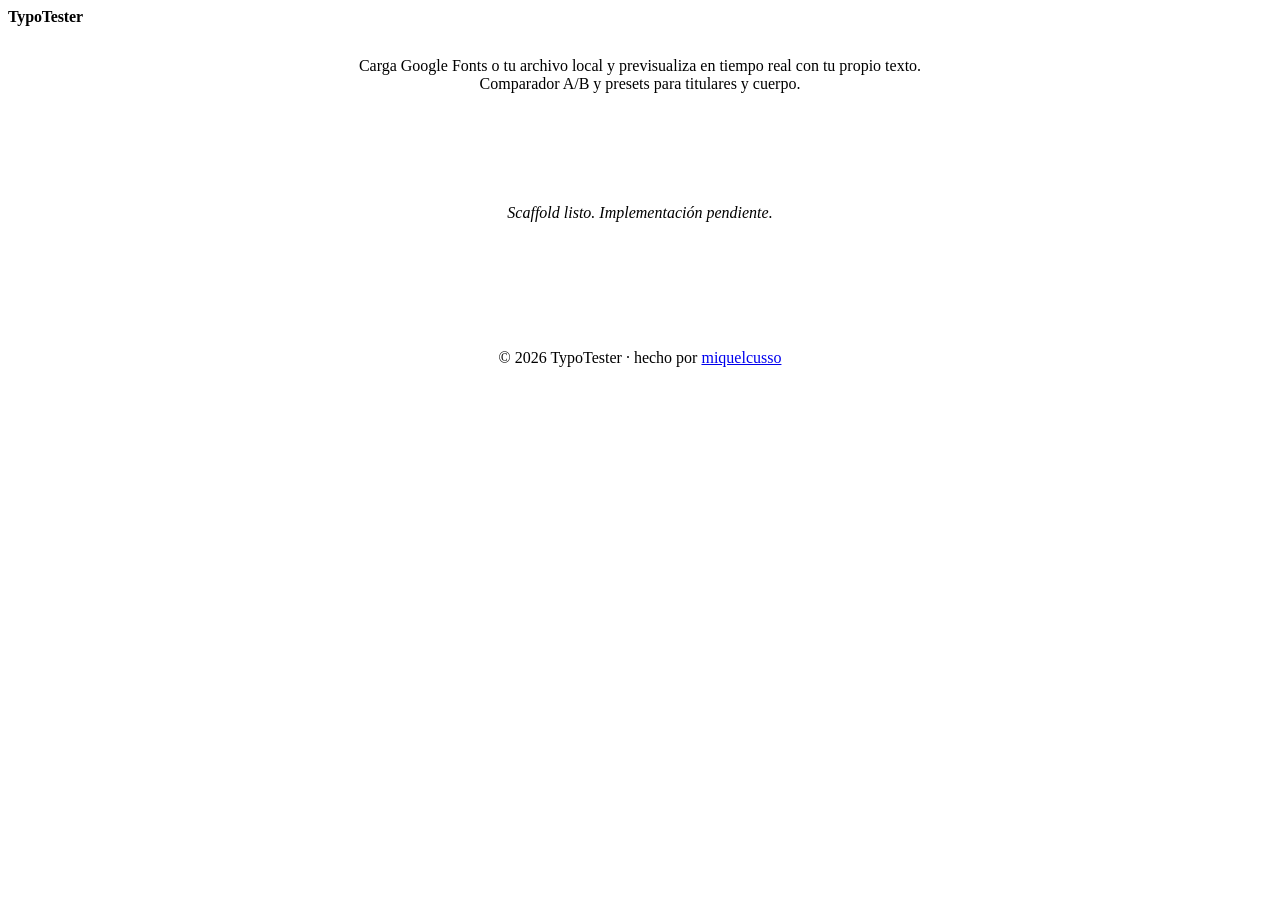
==== index.html @ 225f4b47 "chore: commit inicial scaffold TypoTester Co-Authored-By: Claude Opus 4.7 <noreply@anthropic.com>" ====
<!DOCTYPE html>
<html lang="es">
<head>
<meta charset="UTF-8" />
<meta name="viewport" content="width=device-width, initial-scale=1, viewport-fit=cover" />
<meta name="theme-color" content="#0f1115" />

<title>TypoTester · Probar tipografías online en español</title>
<meta name="description" content="Prueba cualquier tipografía (Google Fonts o archivo local) antes de usarla. Comparador A/B, presets de titular y párrafo, compartir por URL." />
<meta name="author" content="Miqui Cussó" />
<link rel="canonical" href="https://probatipo.example.com/" />

<link rel="icon" href="/favicon.ico" sizes="any" />
<link rel="icon" href="/icon.svg" type="image/svg+xml" />
<link rel="apple-touch-icon" href="/apple-touch-icon.png" />
<link rel="manifest" href="/manifest.webmanifest" />

<meta property="og:type" content="website" />
<meta property="og:site_name" content="TypoTester" />
<meta property="og:title" content="TypoTester · Probar tipografías online en español" />
<meta property="og:description" content="Prueba cualquier tipografía (Google Fonts o archivo local) antes de usarla. Comparador A/B, presets de titular y párrafo, compartir por URL." />
<meta property="og:url" content="https://probatipo.example.com/" />
<meta property="og:image" content="https://probatipo.example.com/og-image.png" />
<meta property="og:image:width" content="1200" />
<meta property="og:image:height" content="630" />
<meta property="og:locale" content="es_ES" />

<meta name="twitter:card" content="summary_large_image" />
<meta name="twitter:title" content="TypoTester · Probar tipografías online en español" />
<meta name="twitter:description" content="Prueba cualquier tipografía (Google Fonts o archivo local) antes de usarla. Comparador A/B, presets de titular y párrafo, compartir por URL." />
<meta name="twitter:image" content="https://probatipo.example.com/og-image.png" />

<script type="application/ld+json">
{
  "@context": "https://schema.org",
  "@type": "WebApplication",
  "name": "TypoTester",
  "url": "https://probatipo.example.com/",
  "description": "Prueba cualquier tipografía (Google Fonts o archivo local) antes de usarla. Comparador A/B, presets de titular y párrafo, compartir por URL.",
  "applicationCategory": "UtilityApplication",
  "operatingSystem": "Web",
  "offers": { "@type": "Offer", "price": "0", "priceCurrency": "EUR" }
}
</script>

<link rel="stylesheet" href="style.css" />
</head>
<body>

<header class="site-header">
  <a href="/" class="brand">TypoTester</a>
  <nav><!-- TODO: nav --></nav>
</header>

<main>
  <section class="hero">
    <h1>Prueba cualquier tipografía antes de usarla</h1>
    <p class="intro">Carga Google Fonts o tu archivo local y previsualiza en tiempo real con tu propio texto. Comparador A/B y presets para titulares y cuerpo.</p>
  </section>

  <section class="tool">
    <!-- TODO: implementación del MVP. Ver PROJECTS.md para scope. -->
    <p class="todo">Scaffold listo. Implementación pendiente.</p>
  </section>
</main>

<footer class="site-footer">
  <p>&copy; <span id="year"></span> TypoTester · hecho por <a href="https://miquelcusso-rgb.github.io" rel="noopener">miquelcusso</a></p>
</footer>

<script src="script.js" defer></script>
</body>
</html>
---- style.css ----
/* TypoTester · estilos del sitio
   Tokens compartidos viven en ~/Documents/sites-system/shared/design-tokens.css
   Para usarlos: copia design-tokens.css a este repo o haz @import vía URL pública.
*/

@import url("../../shared/design-tokens.css");

.site-header {
  display: flex;
  justify-content: space-between;
  align-items: center;
  padding: var(--sp-4) var(--sp-5);
  border-bottom: 1px solid var(--border);
}
.brand { font-weight: 700; letter-spacing: -0.01em; color: var(--text); text-decoration: none; }

main { max-width: var(--container-max); margin: 0 auto; padding: var(--sp-7) var(--container-pad); }

.hero { text-align: center; margin-bottom: var(--sp-7); }
.hero h1 { font-size: var(--fs-3xl); margin-bottom: var(--sp-3); background: linear-gradient(90deg, var(--accent), var(--accent-2)); -webkit-background-clip: text; background-clip: text; color: transparent; }
.hero .intro { color: var(--text-muted); font-size: var(--fs-md); max-width: 640px; margin: 0 auto; }

.tool {
  background: var(--bg-elevated);
  border: 1px solid var(--border);
  border-radius: var(--r-lg);
  padding: var(--sp-6);
  min-height: 240px;
  display: flex; align-items: center; justify-content: center;
}
.tool .todo { color: var(--text-muted); font-style: italic; }

.site-footer { padding: var(--sp-6) var(--container-pad); border-top: 1px solid var(--border); text-align: center; color: var(--text-muted); font-size: var(--fs-sm); }
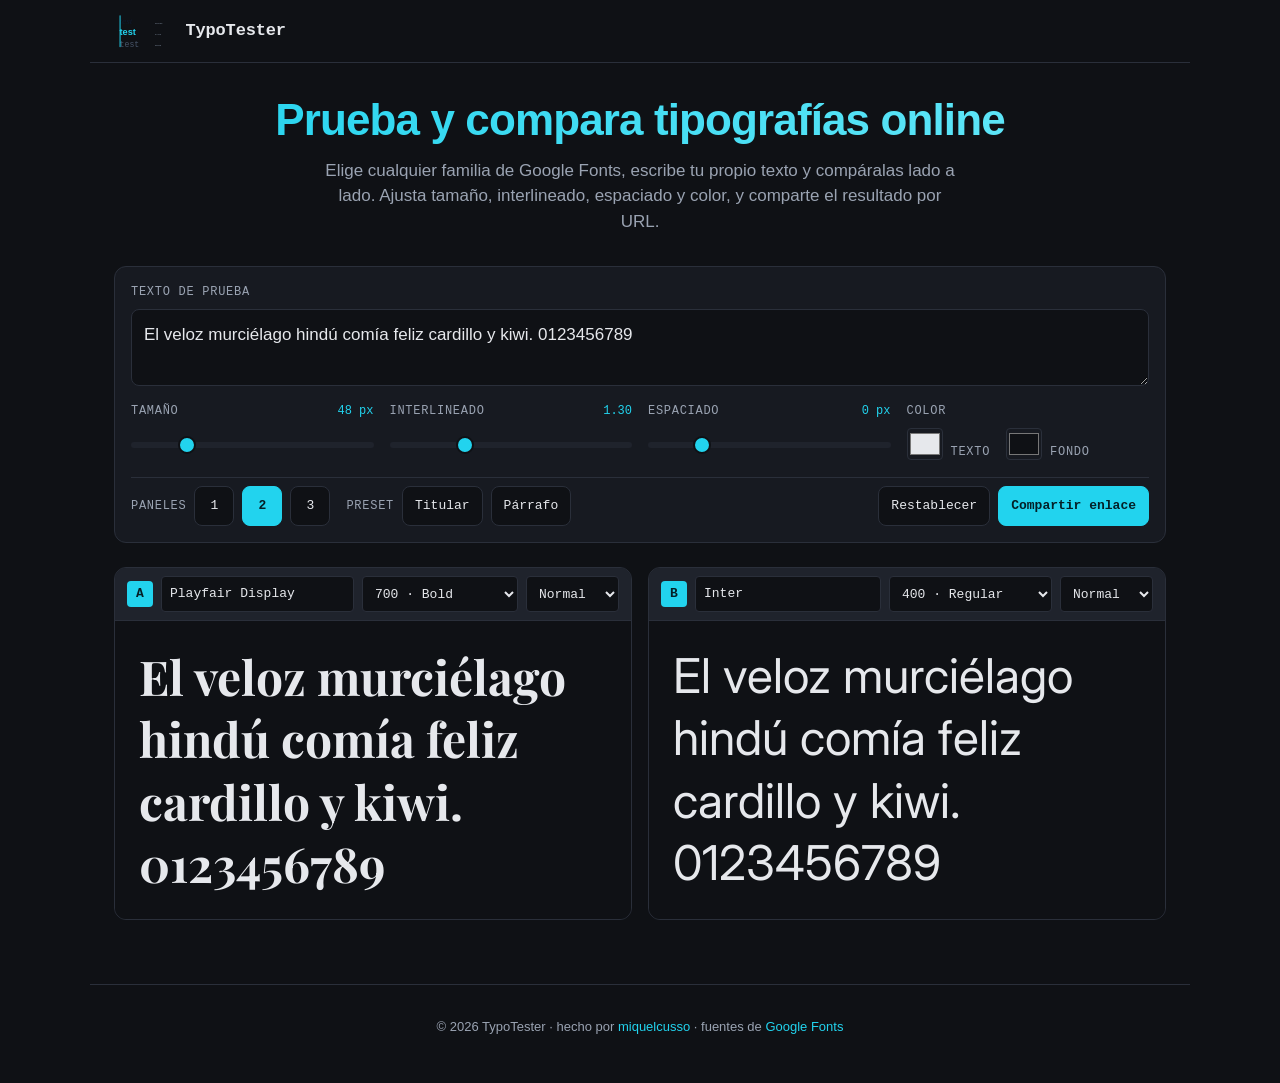
==== commit 97afa958: "feat: MVP TypoTester — comparador de Google Fonts con URL compartible - Selector buscable de ~90 fam" ====
--- a/index.html
+++ b/index.html
@@ -11,9 +11,12 @@
 <link rel="canonical" href="https://probatipo.example.com/" />
 
 <link rel="icon" href="/favicon.ico" sizes="any" />
-<link rel="icon" href="/icon.svg" type="image/svg+xml" />
+<link rel="icon" href="/logo.svg" type="image/svg+xml" />
 <link rel="apple-touch-icon" href="/apple-touch-icon.png" />
 <link rel="manifest" href="/manifest.webmanifest" />
+
+<link rel="preconnect" href="https://fonts.googleapis.com" />
+<link rel="preconnect" href="https://fonts.gstatic.com" crossorigin />
 
 <meta property="og:type" content="website" />
 <meta property="og:site_name" content="TypoTester" />
@@ -48,25 +51,73 @@
 <body>
 
 <header class="site-header">
-  <a href="/" class="brand">TypoTester</a>
-  <nav><!-- TODO: nav --></nav>
+  <a href="/" class="brand">
+    <img src="logo.svg" width="120" height="77" alt="" class="brand__logo" />
+    <span class="brand__name">TypoTester</span>
+  </a>
 </header>
 
 <main>
   <section class="hero">
-    <h1>Prueba cualquier tipografía antes de usarla</h1>
-    <p class="intro">Carga Google Fonts o tu archivo local y previsualiza en tiempo real con tu propio texto. Comparador A/B y presets para titulares y cuerpo.</p>
+    <h1>Prueba y compara tipografías online</h1>
+    <p class="intro">Elige cualquier familia de Google Fonts, escribe tu propio texto y compáralas lado a lado. Ajusta tamaño, interlineado, espaciado y color, y comparte el resultado por URL.</p>
   </section>
 
-  <section class="tool">
-    <!-- TODO: implementación del MVP. Ver PROJECTS.md para scope. -->
-    <p class="todo">Scaffold listo. Implementación pendiente.</p>
+  <section class="controls" aria-label="Controles de previsualización">
+    <div class="ctl ctl--text">
+      <label for="ctl-text">Texto de prueba</label>
+      <textarea id="ctl-text" rows="2" spellcheck="false" placeholder="Escribe aquí…"></textarea>
+    </div>
+
+    <div class="ctl-grid">
+      <div class="ctl">
+        <label for="ctl-size">Tamaño <output id="out-size" class="ctl__val"></output></label>
+        <input type="range" id="ctl-size" min="8" max="200" step="1" />
+      </div>
+      <div class="ctl">
+        <label for="ctl-lh">Interlineado <output id="out-lh" class="ctl__val"></output></label>
+        <input type="range" id="ctl-lh" min="0.8" max="2.5" step="0.05" />
+      </div>
+      <div class="ctl">
+        <label for="ctl-ls">Espaciado <output id="out-ls" class="ctl__val"></output></label>
+        <input type="range" id="ctl-ls" min="-5" max="20" step="0.5" />
+      </div>
+      <div class="ctl ctl--colors">
+        <span class="ctl__group-label">Color</span>
+        <div class="color-row">
+          <label class="color-field"><input type="color" id="ctl-fg" /><span>Texto</span></label>
+          <label class="color-field"><input type="color" id="ctl-bg" /><span>Fondo</span></label>
+        </div>
+      </div>
+    </div>
+
+    <div class="ctl-actions">
+      <div class="seg" role="group" aria-label="Número de paneles a comparar">
+        <span class="seg__label">Paneles</span>
+        <button type="button" class="seg__btn" data-n="1" aria-pressed="false">1</button>
+        <button type="button" class="seg__btn" data-n="2" aria-pressed="false">2</button>
+        <button type="button" class="seg__btn" data-n="3" aria-pressed="false">3</button>
+      </div>
+      <div class="presets" role="group" aria-label="Presets">
+        <span class="seg__label">Preset</span>
+        <button type="button" class="preset__btn" data-preset="titular">Titular</button>
+        <button type="button" class="preset__btn" data-preset="parrafo">Párrafo</button>
+      </div>
+      <div class="actions-right">
+        <button type="button" id="btn-reset" class="btn btn--ghost">Restablecer</button>
+        <button type="button" id="btn-share" class="btn btn--accent">Compartir enlace</button>
+      </div>
+    </div>
   </section>
+
+  <section class="stage" id="stage" data-n="2" aria-label="Paneles de comparación"></section>
 </main>
 
 <footer class="site-footer">
-  <p>&copy; <span id="year"></span> TypoTester · hecho por <a href="https://miquelcusso-rgb.github.io" rel="noopener">miquelcusso</a></p>
+  <p>&copy; <span id="year"></span> TypoTester · hecho por <a href="https://miquelcusso-rgb.github.io" rel="noopener">miquelcusso</a> · fuentes de <a href="https://fonts.google.com" rel="noopener">Google Fonts</a></p>
 </footer>
+
+<div id="toast" class="toast" role="status" aria-live="polite"></div>
 
 <script src="script.js" defer></script>
 </body>
--- a/style.css
+++ b/style.css
@@ -1,33 +1,257 @@
 /* TypoTester · estilos del sitio
-   Tokens compartidos viven en ~/Documents/sites-system/shared/design-tokens.css
-   Para usarlos: copia design-tokens.css a este repo o haz @import vía URL pública.
-*/
-
-@import url("../../shared/design-tokens.css");
-
+   Tokens vendados localmente (design-tokens.css) para que el repo sea
+   autónomo en GitHub Pages. Fuente original: sites-system/shared/.
+   Identidad: tema oscuro + acento cian (#22d3ee), UI en mono. */
+
+@import url("design-tokens.css");
+
+:root {
+  --accent: #22d3ee;
+  --accent-2: #67e8f9;
+  --accent-on: #042027;
+}
+
+/* ───────── Header ───────── */
 .site-header {
   display: flex;
-  justify-content: space-between;
   align-items: center;
-  padding: var(--sp-4) var(--sp-5);
+  padding: var(--sp-3) var(--container-pad);
   border-bottom: 1px solid var(--border);
-}
-.brand { font-weight: 700; letter-spacing: -0.01em; color: var(--text); text-decoration: none; }
-
-main { max-width: var(--container-max); margin: 0 auto; padding: var(--sp-7) var(--container-pad); }
-
-.hero { text-align: center; margin-bottom: var(--sp-7); }
-.hero h1 { font-size: var(--fs-3xl); margin-bottom: var(--sp-3); background: linear-gradient(90deg, var(--accent), var(--accent-2)); -webkit-background-clip: text; background-clip: text; color: transparent; }
+  max-width: var(--container-max);
+  margin: 0 auto;
+  width: 100%;
+}
+.brand { display: inline-flex; align-items: center; gap: var(--sp-3); text-decoration: none; }
+.brand:hover { text-decoration: none; }
+.brand__logo { height: 38px; width: auto; }
+.brand__name {
+  font-family: var(--font-mono);
+  font-weight: 700;
+  letter-spacing: -0.01em;
+  color: var(--text);
+  font-size: var(--fs-md);
+}
+
+main { max-width: var(--container-max); margin: 0 auto; padding: var(--sp-6) var(--container-pad) var(--sp-8); }
+
+/* ───────── Hero ───────── */
+.hero { text-align: center; margin-bottom: var(--sp-6); }
+.hero h1 {
+  font-size: var(--fs-2xl);
+  margin-bottom: var(--sp-3);
+  background: linear-gradient(90deg, var(--accent), var(--accent-2));
+  -webkit-background-clip: text; background-clip: text; color: transparent;
+}
 .hero .intro { color: var(--text-muted); font-size: var(--fs-md); max-width: 640px; margin: 0 auto; }
-
-.tool {
+@media (min-width: 760px) { .hero h1 { font-size: var(--fs-3xl); } }
+
+/* ───────── Bloque de controles ───────── */
+.controls {
   background: var(--bg-elevated);
   border: 1px solid var(--border);
   border-radius: var(--r-lg);
-  padding: var(--sp-6);
-  min-height: 240px;
-  display: flex; align-items: center; justify-content: center;
-}
-.tool .todo { color: var(--text-muted); font-style: italic; }
-
-.site-footer { padding: var(--sp-6) var(--container-pad); border-top: 1px solid var(--border); text-align: center; color: var(--text-muted); font-size: var(--fs-sm); }
+  padding: var(--sp-4);
+  margin-bottom: var(--sp-5);
+  display: grid;
+  gap: var(--sp-4);
+}
+
+.ctl { display: grid; gap: var(--sp-2); }
+.ctl label,
+.ctl__group-label {
+  font-family: var(--font-mono);
+  font-size: var(--fs-xs);
+  text-transform: uppercase;
+  letter-spacing: 0.06em;
+  color: var(--text-muted);
+  display: flex; align-items: baseline; gap: var(--sp-2);
+}
+.ctl__val { font-family: var(--font-mono); color: var(--accent); margin-left: auto; text-transform: none; letter-spacing: 0; }
+
+.ctl--text textarea {
+  width: 100%;
+  resize: vertical;
+  background: var(--bg);
+  border: 1px solid var(--border);
+  border-radius: var(--r-md);
+  padding: var(--sp-3);
+  color: var(--text);
+  font-size: var(--fs-md);
+  min-height: 56px;
+}
+
+.ctl-grid {
+  display: grid;
+  grid-template-columns: 1fr;
+  gap: var(--sp-4);
+}
+@media (min-width: 560px) { .ctl-grid { grid-template-columns: 1fr 1fr; } }
+@media (min-width: 900px) { .ctl-grid { grid-template-columns: repeat(4, 1fr); } }
+
+/* Range sliders */
+input[type="range"] {
+  -webkit-appearance: none; appearance: none;
+  width: 100%; height: 6px; margin: 8px 0;
+  background: var(--bg-elevated-2);
+  border-radius: var(--r-full);
+  cursor: pointer;
+}
+input[type="range"]::-webkit-slider-thumb {
+  -webkit-appearance: none; appearance: none;
+  width: 18px; height: 18px; border-radius: 50%;
+  background: var(--accent); border: 2px solid var(--bg);
+  cursor: pointer; transition: transform var(--t-fast);
+}
+input[type="range"]::-moz-range-thumb {
+  width: 18px; height: 18px; border-radius: 50%;
+  background: var(--accent); border: 2px solid var(--bg); cursor: pointer;
+}
+input[type="range"]:hover::-webkit-slider-thumb { transform: scale(1.1); }
+
+/* Color pickers */
+.color-row { display: flex; gap: var(--sp-4); }
+.color-field {
+  display: inline-flex; align-items: center; gap: var(--sp-2);
+  font-family: var(--font-mono); font-size: var(--fs-xs);
+  color: var(--text-muted); text-transform: none; letter-spacing: 0;
+}
+.color-field input[type="color"] {
+  width: 36px; height: 32px; padding: 0;
+  border: 1px solid var(--border); border-radius: var(--r-sm);
+  background: none; cursor: pointer;
+}
+
+/* Acciones */
+.ctl-actions {
+  display: flex; flex-wrap: wrap; gap: var(--sp-4);
+  align-items: center;
+  padding-top: var(--sp-2);
+  border-top: 1px solid var(--border);
+}
+.seg, .presets { display: inline-flex; align-items: center; gap: var(--sp-2); }
+.seg__label {
+  font-family: var(--font-mono); font-size: var(--fs-xs);
+  text-transform: uppercase; letter-spacing: 0.06em; color: var(--text-muted);
+}
+.seg__btn, .preset__btn, .btn {
+  font-family: var(--font-mono); font-size: var(--fs-sm);
+  border: 1px solid var(--border); background: var(--bg);
+  color: var(--text); padding: var(--sp-2) var(--sp-3);
+  border-radius: var(--r-md); cursor: pointer;
+  min-height: 40px; transition: background var(--t-fast), border-color var(--t-fast), color var(--t-fast);
+}
+.seg__btn { min-width: 40px; }
+.seg__btn:hover, .preset__btn:hover, .btn--ghost:hover { border-color: var(--accent); color: var(--accent); }
+.seg__btn.is-on { background: var(--accent); border-color: var(--accent); color: var(--accent-on); font-weight: 700; }
+
+.actions-right { display: inline-flex; gap: var(--sp-2); margin-left: auto; }
+.btn--accent { background: var(--accent); border-color: var(--accent); color: var(--accent-on); font-weight: 700; }
+.btn--accent:hover { background: var(--accent-2); border-color: var(--accent-2); }
+
+/* ───────── Stage / paneles ───────── */
+.stage { display: grid; gap: var(--sp-4); grid-template-columns: 1fr; }
+@media (min-width: 760px) {
+  .stage[data-n="2"] { grid-template-columns: 1fr 1fr; }
+  .stage[data-n="3"] { grid-template-columns: repeat(3, 1fr); }
+}
+
+.panel {
+  border: 1px solid var(--border);
+  border-radius: var(--r-lg);
+  overflow: hidden;
+  display: flex; flex-direction: column;
+  background: var(--bg-elevated);
+  min-width: 0;
+}
+.panel__bar {
+  display: flex; align-items: center; gap: var(--sp-2);
+  padding: var(--sp-2) var(--sp-3);
+  border-bottom: 1px solid var(--border);
+  background: var(--bg-elevated-2);
+  flex-wrap: wrap;
+}
+.panel__tag {
+  font-family: var(--font-mono); font-weight: 700; font-size: var(--fs-sm);
+  width: 26px; height: 26px; flex: none;
+  display: grid; place-items: center;
+  background: var(--accent); color: var(--accent-on);
+  border-radius: var(--r-sm);
+}
+.panel__sel {
+  font-family: var(--font-mono); font-size: var(--fs-sm);
+  background: var(--bg); color: var(--text);
+  border: 1px solid var(--border); border-radius: var(--r-sm);
+  padding: 6px 8px; min-height: 36px; cursor: pointer;
+}
+.panel__sel:disabled { opacity: 0.5; cursor: not-allowed; }
+.panel__weight { flex: none; }
+
+.panel__preview {
+  flex: 1;
+  padding: var(--sp-5);
+  overflow: auto;
+  word-break: break-word;
+  white-space: pre-wrap;
+  min-height: 220px;
+  background: var(--tt-bg, var(--bg));
+  color: var(--tt-fg, var(--text));
+  font-size: var(--tt-size, 48px);
+  line-height: var(--tt-lh, 1.3);
+  letter-spacing: var(--tt-ls, 0);
+}
+.panel__preview:focus-visible { outline: 2px solid var(--accent); outline-offset: -2px; }
+
+/* ───────── Combobox de familia ───────── */
+.combo { position: relative; flex: 1 1 160px; min-width: 130px; }
+.combo__input {
+  width: 100%;
+  font-family: var(--font-mono); font-size: var(--fs-sm);
+  background: var(--bg); color: var(--text);
+  border: 1px solid var(--border); border-radius: var(--r-sm);
+  padding: 6px 8px; min-height: 36px;
+}
+.combo__list {
+  position: absolute; z-index: 30; top: calc(100% + 4px); left: 0; right: 0;
+  margin: 0; padding: var(--sp-1); list-style: none;
+  max-height: 280px; overflow-y: auto;
+  background: var(--bg-elevated-2);
+  border: 1px solid var(--border); border-radius: var(--r-md);
+  box-shadow: var(--shadow-lg);
+}
+.combo__opt {
+  display: flex; align-items: center; justify-content: space-between; gap: var(--sp-3);
+  padding: var(--sp-2) var(--sp-3);
+  border-radius: var(--r-sm); cursor: pointer;
+  font-size: var(--fs-sm);
+}
+.combo__opt:hover, .combo__opt.is-active { background: var(--bg); }
+.combo__opt[aria-selected="true"] { color: var(--accent); }
+.combo__cat {
+  font-family: var(--font-mono); font-size: var(--fs-xs);
+  color: var(--text-dim); flex: none;
+}
+
+/* ───────── Toast ───────── */
+.toast {
+  position: fixed; left: 50%; bottom: var(--sp-5);
+  transform: translateX(-50%) translateY(16px);
+  background: var(--bg-elevated-2); color: var(--text);
+  border: 1px solid var(--border); border-radius: var(--r-md);
+  padding: var(--sp-3) var(--sp-4); font-size: var(--fs-sm);
+  box-shadow: var(--shadow-lg);
+  opacity: 0; pointer-events: none; z-index: 50;
+  transition: opacity var(--t-base), transform var(--t-base);
+}
+.toast.is-on { opacity: 1; transform: translateX(-50%) translateY(0); }
+
+/* ───────── Footer ───────── */
+.site-footer {
+  padding: var(--sp-6) var(--container-pad);
+  border-top: 1px solid var(--border);
+  text-align: center; color: var(--text-muted); font-size: var(--fs-sm);
+  max-width: var(--container-max); margin: 0 auto; width: 100%;
+}
+
+@media (prefers-reduced-motion: reduce) {
+  * { transition: none !important; }
+}
